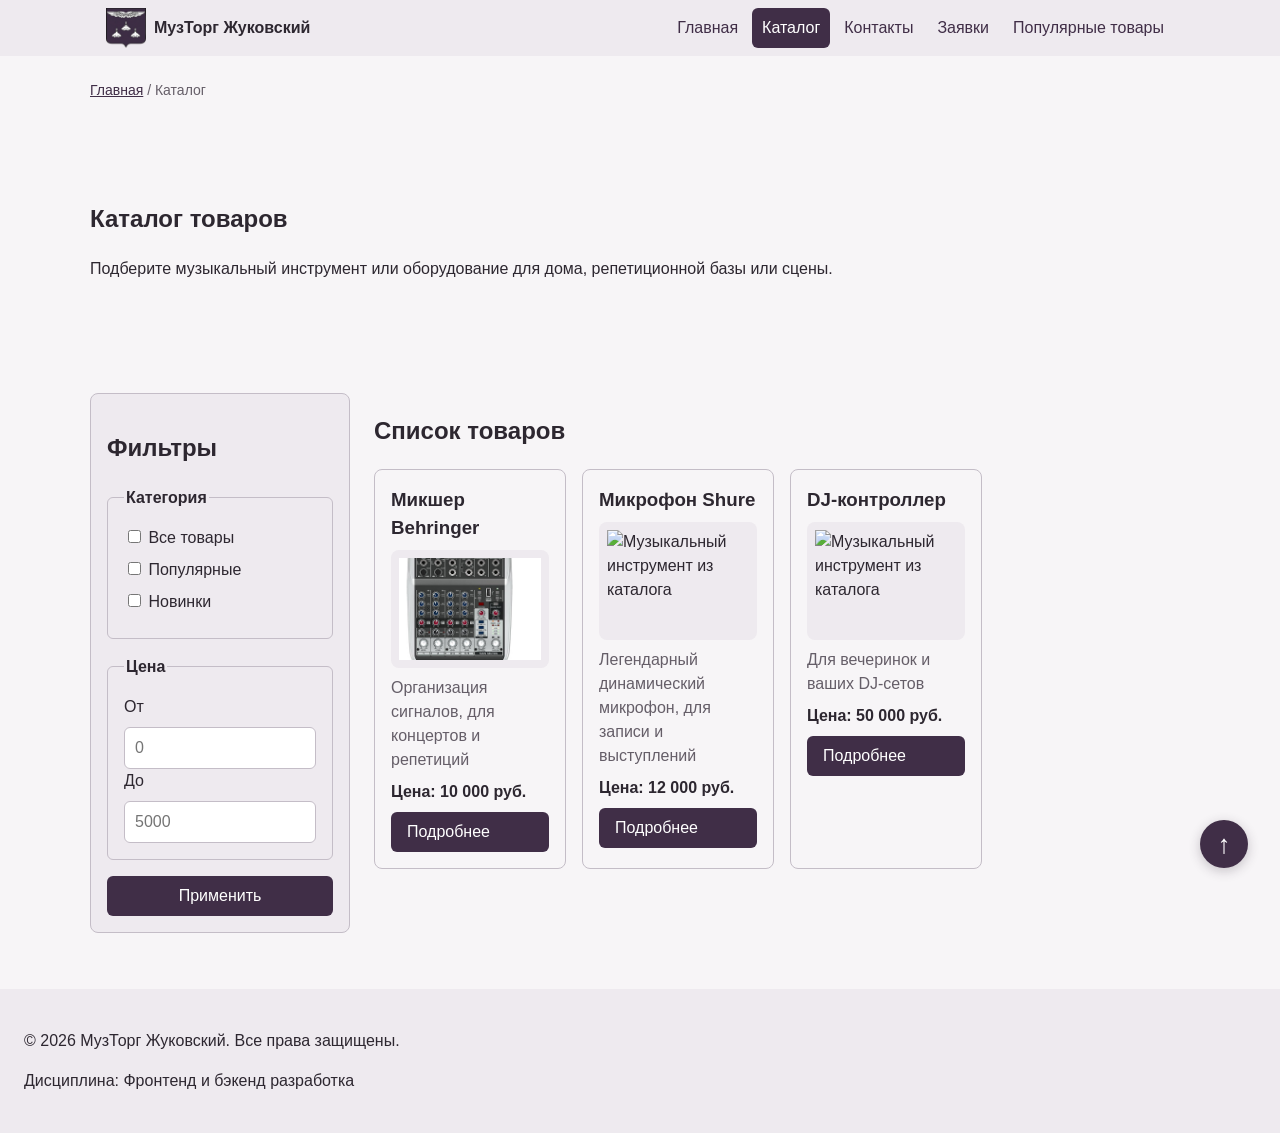
==== catalog.html @ 7b8ef842 "feat: add responsive layout styles" ====
<!DOCTYPE html>
<html lang="ru">
<head>
  <meta charset="UTF-8">
  <meta name="viewport" content="width=device-width, initial-scale=1.0">
  <meta name="description" content="Каталог музыкальных инструментов и оборудования МузТорг Жуковский.">
  <title>Каталог — МузТорг Жуковский</title>
  <link rel="stylesheet" href="css/style.css">
  <link rel="stylesheet" href="css/responsive.css">
  <meta property="og:type" content="website">
  <meta property="og:title" content="Каталог — МузТорг Жуковский">
  <meta property="og:description" content="Музыкальные инструменты и оборудование для занятий, репетиций и сцены.">
  <meta property="og:image" content="https://username.github.io/kr1-html-css-shop/images/preview.png">
</head>
<body>
  <header class="site-header" id="top">
      <div class="site-header__inner">
        <img class="header--img__logo" src="images/image.png">
        <a class="site-header__logo" href="index.html">МузТорг Жуковский</a>
        <nav class="site-nav" aria-label="Основная навигация">
          <ul class="site-nav__list">
            <li class="site-nav__item">
              <a class="site-nav__link" href="index.html">
                Главная
              </a>
            </li>
            <li class="site-nav__item">
              <a class="site-nav__link site-nav__link--active" href="catalog.html">Каталог</a>
            </li>
            <li class="site-nav__item">
              <a class="site-nav__link" href="contacts.html">Контакты</a>
            </li>
            <li class="site-nav__item">
              <a class="site-nav__link" href="orders.html">Заявки</a>
            </li>
            <li class="site-nav__item">
              <a class="site-nav__link" href="index.html#popular">
                Популярные товары
              </a>
            </li>
          </ul>
        </nav>
      </div>
    </header>

  <main>
    <nav class="breadcrumbs" aria-label="Хлебные крошки">
      <a class="breadcrumbs__link" href="index.html">Главная</a>
      <span class="breadcrumbs__current">Каталог</span>
    </nav>


    <section class="section">
      <h1>Каталог товаров</h1>
      <p>
        Подберите музыкальный инструмент или оборудование для дома, репетиционной базы или сцены.
      </p>
    </section>

    <section class="catalog-layout">
        <aside class="catalog-filters">
            <h2>Фильтры</h2>

            <form class="filters-form" action="#" method="get">
            <fieldset>
                <legend>Категория</legend>

                <label>
                <input type="checkbox" name="category" value="all">
                Все товары
                </label>

                <label>
                <input type="checkbox" name="category" value="popular">
                Популярные
                </label>

                <label>
                <input type="checkbox" name="category" value="new">
                Новинки
                </label>
            </fieldset>

            <fieldset>
                <legend>Цена</legend>

                <label for="price-from">От</label>
                <input id="price-from" name="price-from" type="number" min="0" placeholder="0">

                <label for="price-to">До</label>
                <input id="price-to" name="price-to" type="number" min="0" placeholder="5000">
            </fieldset>

            <button class="button" type="submit">Применить</button>
            </form>
        </aside>

        <section class="catalog-products">
            <h2>Список товаров</h2>

            <div class="products-grid">
             <article class="product-card">
                <h3 class="product-card__title">Микшер Behringer</h3>
                <img
                  class="product-card__image"
                  src="images/2rd7xauplracw0wc48kwkgg4s-2.jpg"
                  srcset="images/2rd7xauplracw0wc48kwkgg4s.jpg 300w,
                          images/2rd7xauplracw0wc48kwkgg4s-2.jpg 640w,
                          images/2rd7xauplracw0wc48kwkgg4s-3.jpg 960w"
                  sizes="(max-width: 639px) 100vw,
                         (max-width: 1023px) calc(50vw - 206px),
                         (max-width: 1147px) calc(33.333vw - 153px),
                         (max-width: 1279px) 229px,
                         160px"
                  alt="Микшер Behringer Xenyx QX602MP3"
                  width="640"
                  height="640"
                  loading="lazy"
                  decoding="async"
                >
                <p class="product-card__description">Организация сигналов, для концертов и репетиций</p>
                <p class="product-card__price">Цена: 10 000 руб.</p>
                <a class="button" href="index.html#popular">Подробнее</a>
            </article>

            <article class="product-card">
                <h3 class="product-card__title">Микрофон Shure</h3>
                <img class="product-card__image" src="https://encrypted-tbn0.gstatic.com/images?q=tbn:ANd9GcQiuOlkQvFRg10ZYWpsodNN0Nqq104lc87C_4ubjngDNvwfJYEVbi7QLcMj&s=10" alt="Музыкальный инструмент из каталога" loading="lazy" decoding="async">
                <p class="product-card__description">Легендарный динамический микрофон, для записи и выступлений</p>
                <p class="product-card__price">Цена: 12 000 руб.</p>
                <a class="button" href="index.html#popular">Подробнее</a>
            </article>

            <article class="product-card">
                <h3 class="product-card__title">DJ-контроллер</h3>
                <img class="product-card__image" src="https://bxuiiaeu1l.a.trbcdn.net/cjc/tnt/tdg/bw4/8ss/w08/ow8/sg8/cjctnttdgbw48ssw08ow8sg80.jpg" alt="Музыкальный инструмент из каталога" loading="lazy" decoding="async">
                <p class="product-card__description">Для вечеринок и ваших DJ-сетов</p>
                <p class="product-card__price">Цена: 50 000 руб.</p>
                <a class="button" href="index.html#popular">Подробнее</a>
            </article>
            </div>
        </section>
    </section>
  </main>

  <footer class="site-footer">
    <p>&copy; 2026 МузТорг Жуковский. Все права защищены.</p>
    <p>Дисциплина: Фронтенд и бэкенд разработка</p>
  </footer>
  <a class="scroll-top" href="#top" aria-label="Наверх" title="Наверх">↑</a>
</body>
</html>
---- css/style.css ----
/*
    Универсальное правило для всех элементов.
    border-box делает расчёт размеров более понятным:
    width включает content, padding и border
*/

/* ===============================
   1. Переменные проекта
   =============================== */
html {
  scroll-behavior: smooth;
}

:root {
  /* Основные цвета проекта */
  --color-bg: #f7f5f7;
  --color-text: #2d2730;
  --color-muted: #655e68;
  --color-primary: #402e47;
  --color-primary-dark: #2d2032;
  --color-accent: #736e1e;
  --color-accent-dark: #5a5617;
  --color-border: #c4bdc7;
  --color-surface: #eeeaef;
  --color-surface-accent: #e6e0e8;
  --color-danger: #9b293b;
  --color-success: #3d7048;
  --color-success-bg: #edf4ee;
  --color-white: #ffffff;

  /* Отступы */
  --space-xs: 4px;
  --space-sm: 8px;
  --space-md: 16px;
  --space-lg: 24px;
  --space-xl: 32px;

  /* Скругления */
  --radius-sm: 6px;
  --radius-md: 8px;
  --radius-lg: 12px;

  /* Размеры */
  --container-width: 1100px;
}


/* ===============================
   2. Базовые стили
   =============================== */

* {
  box-sizing: border-box;
}

body {
  margin: 0;
  font-family: Arial, sans-serif;
  line-height: 1.5;
  color: var(--color-text);
  background-color: var(--color-bg);
}


header,
main,
footer {
    padding: var(--space-lg);
}

header {
    background-color: var(--color-surface);
}

footer {
    background-color: var(--color-surface);
}

.site-header {
  padding: 0;
  background-color: var(--color-surface);
}

.site-header__inner {
  display: flex;
  flex-wrap: wrap;
  align-items: center;
  justify-content: space-between;
  gap: var(--space-sm);
  max-width: var(--container-width);
  margin: 0 auto;
  padding: var(--space-sm) var(--space-md);
}

.header--img__logo {
  width: 40px;
  height: 40px;
}

.site-header__logo {
  font-weight: 700;
  color: var(--color-text);
  text-decoration: none;
  margin-right: auto;
}

.site-nav__list {
  display: flex;
  flex-wrap: wrap;
  justify-content: flex-end;
  align-items: center;
  gap: var(--space-xs);
  padding: 0;
  margin: 0;
  list-style: none;
}

.site-nav__link {
  display: inline-block;
  padding: 8px 10px;
  color: var(--color-primary);
  text-decoration: none;
  border-radius: var(--radius-sm);
}

.site-nav__link:hover {
  color: var(--color-white);
  background-color: var(--color-primary);
}

.site-nav__link:focus-visible {
  outline: 2px solid var(--color-primary);
  outline-offset: 3px;
}

.site-nav__link--active {
  color: var(--color-white);
  background-color: var(--color-primary);
}



:target {
  outline: 2px dashed var(--color-primary);
  outline-offset: 4px;
}

.site-header:target {
  outline: none;
}

/* ===============================
   4. Компоненты страницы
   =============================== */

.hero {
  width: 100vw;
  max-width: none;
  margin: 0 calc(50% - 50vw) var(--space-xl);
  padding: 0;
}

.section {
  max-width: var(--container-width);
  margin: 0 auto var(--space-xl);
}

.section h2 {
  margin-top: 0;
}

.order-page__form {
  max-width: 560px;
}



.breadcrumbs {
  max-width: var(--container-width);
  margin: 0 auto var(--space-md);
  font-size: 14px;
  color: var(--color-muted);
}

.breadcrumbs__link {
  color: var(--color-primary);
}

.breadcrumbs__current::before {
  content: " / ";
  color: var(--color-muted);
}

/*
  Карточка товара — самостоятельный блок.
  На следующих занятиях карточки будут доработаны и выстроены в сетку.
*/

.product-card {
  display: flex;
  flex-direction: column;
  gap: var(--space-sm);
  padding: var(--space-md);
  border: 1px solid var(--color-border);
  border-radius: var(--radius-md);
  background-color: var(--color-bg);
}

.product-card:hover {
  border-color: var(--color-primary);
}

.product-card--featured {
  border-color: var(--color-accent);
}

.product-card--discount {
  border-color: var(--color-danger);
}

.product-card__title {
  margin: 0;
  color: var(--color-text);
}

.product-card__description {
  margin: 0;
  color: var(--color-muted);
}

.product-card__price {
  margin: 0;
  font-weight: 700;
}

.product-card--discount .product-card__price {
  color: var(--color-danger);
}

.product-card__button {
  margin-top: auto;
  align-self: flex-start;
}

.product-card__image {
  display: block;
  width: 100%;
  aspect-ratio: 4 / 3;
  object-fit: contain;
  padding: var(--space-sm);
  border-radius: var(--radius-sm);
  background-color: var(--color-surface);
}

.products-grid {
  display: grid;
  grid-template-columns: repeat(3, 1fr);
  gap: var(--space-lg);
}


.catalog-layout {
  max-width: var(--container-width);
  margin: 0 auto var(--space-xl);
  display: grid;
  grid-template-columns: 260px 1fr;
  grid-template-areas: "filters products";
  gap: var(--space-lg);
}

.catalog-filters {
  grid-area: filters;
  padding: var(--space-md);
  border: 1px solid var(--color-border);
  border-radius: var(--radius-md);
  background-color: var(--color-surface);
}

.catalog-products {
  grid-area: products;
}


.button {
  display: inline-block;
  padding: var(--space-sm) var(--space-md);
  color: var(--color-white);
  background-color: var(--color-primary);
  border: none;
  border-radius: var(--radius-sm);
  font: inherit;
  text-decoration: none;
  cursor: pointer;
}

.button:hover {
  background-color: var(--color-primary-dark);
}

.button--primary {
  color: var(--color-white);
  background-color: var(--color-accent);
}

.button--primary:hover {
  background-color: var(--color-accent-dark);
}

.button--secondary {
  color: var(--color-primary);
  background-color: transparent;
  border: 1px solid var(--color-primary);
}

.button--secondary:hover {
  color: var(--color-white);
  background-color: var(--color-primary);
}

.button:focus-visible {
  outline: 2px solid var(--color-accent);
  outline-offset: 3px;
}

.button:disabled,
.button--disabled {
  opacity: 0.6;
  cursor: not-allowed;
}


.filters-form {
  display: grid;
  gap: var(--space-md);
}

.filters-form fieldset {
  margin: 0;
  padding: var(--space-md);
  border: 1px solid var(--color-border);
  border-radius: var(--radius-sm);
}

.filters-form legend {
  font-weight: 700;
}

.filters-form label {
  display: block;
  margin-bottom: var(--space-sm);
}

.filters-form input[type="number"] {
  width: 100%;
  padding: 8px 10px;
  border: 1px solid var(--color-border);
  border-radius: var(--radius-sm);
  font: inherit;
}

/*
  Дополнительный информационный блок.
*/
.aside-info {
  max-width: var(--container-width);
  margin: 0 auto var(--space-xl);
  padding: var(--space-md);
  border-left: 4px solid var(--color-primary);
  background-color: var(--color-surface);
}


/*
  Модальное окно.
  Элемент dialog сам умеет открываться поверх страницы.
*/
/* ===============================
   5. Форма и модальное окно
   =============================== */

.order-dialog {
  width: min(calc(100% - 32px), 560px);
  max-height: calc(100vh - 32px);
  max-height: calc(100dvh - 32px);
  padding: var(--space-lg);
  border: none;
  border-radius: var(--radius-lg);
  overflow: auto;
}

.order-dialog::backdrop {
  background-color: rgba(0, 0, 0, 0.5);
}

.order-dialog__title {
  margin-top: 0;
}

.order-form__field {
  margin-bottom: var(--space-md);
}

.order-form__label {
  display: block;
  margin-bottom: var(--space-xs);
}

.order-form__label--checkbox {
  display: flex;
  align-items: center;
  gap: var(--space-sm);
  margin-right: auto;
}

.order-form__checkbox {
  margin: 0;
  accent-color: var(--color-accent);
}

.order-form__hint {
  display: block;
  margin-top: var(--space-xs);
  color: var(--color-muted);
}

.order-form__input,
.order-form__select,
.order-form__textarea {
  width: 100%;
  padding: 10px 12px;
  border: 1px solid var(--color-border);
  border-radius: var(--radius-sm);
  font: inherit;
}

.order-form__input:hover,
.order-form__select:hover,
.order-form__textarea:hover {
  border-color: var(--color-primary);
}

.order-form__input:focus-visible,
.order-form__select:focus-visible,
.order-form__textarea:focus-visible {
  outline: 2px solid var(--color-primary);
  outline-offset: 3px;
}

.order-form__actions {
  display: flex;
  flex-wrap: wrap;
  align-items: center;
  gap: var(--space-md);
  margin-top: var(--space-lg);
}


/*
  Подсветка ошибочных полей.
  Атрибут aria-invalid будет добавляться через JavaScript.
*/
[aria-invalid="true"] {
  border-color: var(--color-danger);
}

/*
  Кнопки формы.
*/
.form-actions {
  display: flex;
  gap: 12px;
  margin-top: 20px;
}

/*
  Сообщение об успешной отправке.
*/
.success-message {
  max-width: var(--container-width);
  margin: var(--space-lg) auto;
  padding: var(--space-md);
  border-left: 4px solid var(--color-success);
  background-color: var(--color-success-bg);
}


/* ===============================
   3. Общие элементы интерфейса
   =============================== */

a {
  color: var(--color-primary);
}

a:hover {
  color: var(--color-primary-dark);
}

a:focus-visible {
  outline: 2px solid var(--color-primary);
  outline-offset: 3px;
}

.scroll-top {
  position: fixed;
  right: var(--space-lg);
  bottom: var(--space-lg);
  z-index: 5;
  display: grid;
  width: 48px;
  height: 48px;
  place-items: center;
  border-radius: 50%;
  color: var(--color-white);
  background-color: var(--color-primary);
  box-shadow: 0 3px 12px rgb(45 32 50 / 24%);
  font-size: 26px;
  line-height: 1;
  text-decoration: none;
  transition: transform 160ms ease, background-color 160ms ease;
}

.scroll-top:hover {
  color: var(--color-white);
  background-color: var(--color-accent);
  transform: translateY(-3px);
}

.scroll-top:focus-visible {
  outline: 3px solid var(--color-accent);
  outline-offset: 3px;
}
---- css/responsive.css ----
*,
*::before,
*::after {
  box-sizing: border-box;
}

html {
  scroll-behavior: smooth;
}

img,
video {
  max-width: 100%;
  height: auto;
}

body {
  overflow-x: hidden;
}

.container,
.main,
.section {
  width: min(100% - 32px, 1200px);
  margin-inline: auto;
}

.section {
  padding-block: clamp(24px, 5vw, 64px);
}


.site-nav__list {
  display: flex;
  flex-direction: row;
  flex-wrap: wrap;
  justify-content: center;
  gap: var(--space-xs, 4px);
  padding: 0;
  margin: 0;
  list-style: none;
}

.site-nav__link {
  display: block;
  padding: 8px 10px;
}

.site-nav {
  flex-basis: 100%;
}

@media (min-width: 768px) {
  .site-header__inner {
    flex-wrap: nowrap;
  }

  .site-nav {
    flex-basis: auto;
  }

  .site-nav__list {
    justify-content: flex-end;
  }
}

.site-header {
  position: sticky;
  top: 0;
  z-index: 100;
}

.hero {
  display: block;
}

.hero picture {
  display: block;
}

.hero__image {
  display: block;
  width: 100%;
  max-width: none;
  height: auto;
}

.products-grid {
  display: grid;
  grid-template-columns: 1fr;
  gap: var(--space-md, 16px);
}

.product-card {
  min-width: 0;
}

.product-card__title,
.product-card__description {
  overflow-wrap: anywhere;
}

@media (min-width: 640px) {
  .products-grid {
    grid-template-columns: repeat(2, minmax(0, 1fr));
  }
}

@media (min-width: 1024px) {
  .products-grid {
    grid-template-columns: repeat(3, minmax(0, 1fr));
  }
}

@media (min-width: 1280px) {
  .products-grid {
    grid-template-columns: repeat(4, minmax(0, 1fr));
  }
}

.product-card__image {
  display: block;
  width: 100%;
  aspect-ratio: 4 / 3;
  object-fit: cover;
  border-radius: var(--radius-md, 8px);
}

.order-form {
  display: grid;
  grid-template-columns: minmax(0, 1fr);
  gap: var(--space-md, 16px);
}

.order-form__field {
  display: grid;
  gap: var(--space-xs, 8px);
  min-width: 0;
  margin-bottom: 0;
}

.order-form__input,
.order-form__textarea,
.order-form__select {
  width: 100%;
  min-height: 44px;
  padding: 10px 12px;
  font: inherit;
}

.order-form__textarea {
  min-height: 120px;
  resize: vertical;
}

@media (min-width: 768px) {
  .order-form {
    grid-template-columns: repeat(2, minmax(0, 1fr));
  }

  .order-form__field--wide,
  .order-form__actions {
    grid-column: 1 / -1;
  }
}

.scroll-top {
  right: 16px;
  bottom: 16px;
  z-index: 90;
}

@media (min-width: 768px) {
  .scroll-top {
    right: 32px;
    bottom: 32px;
  }
}
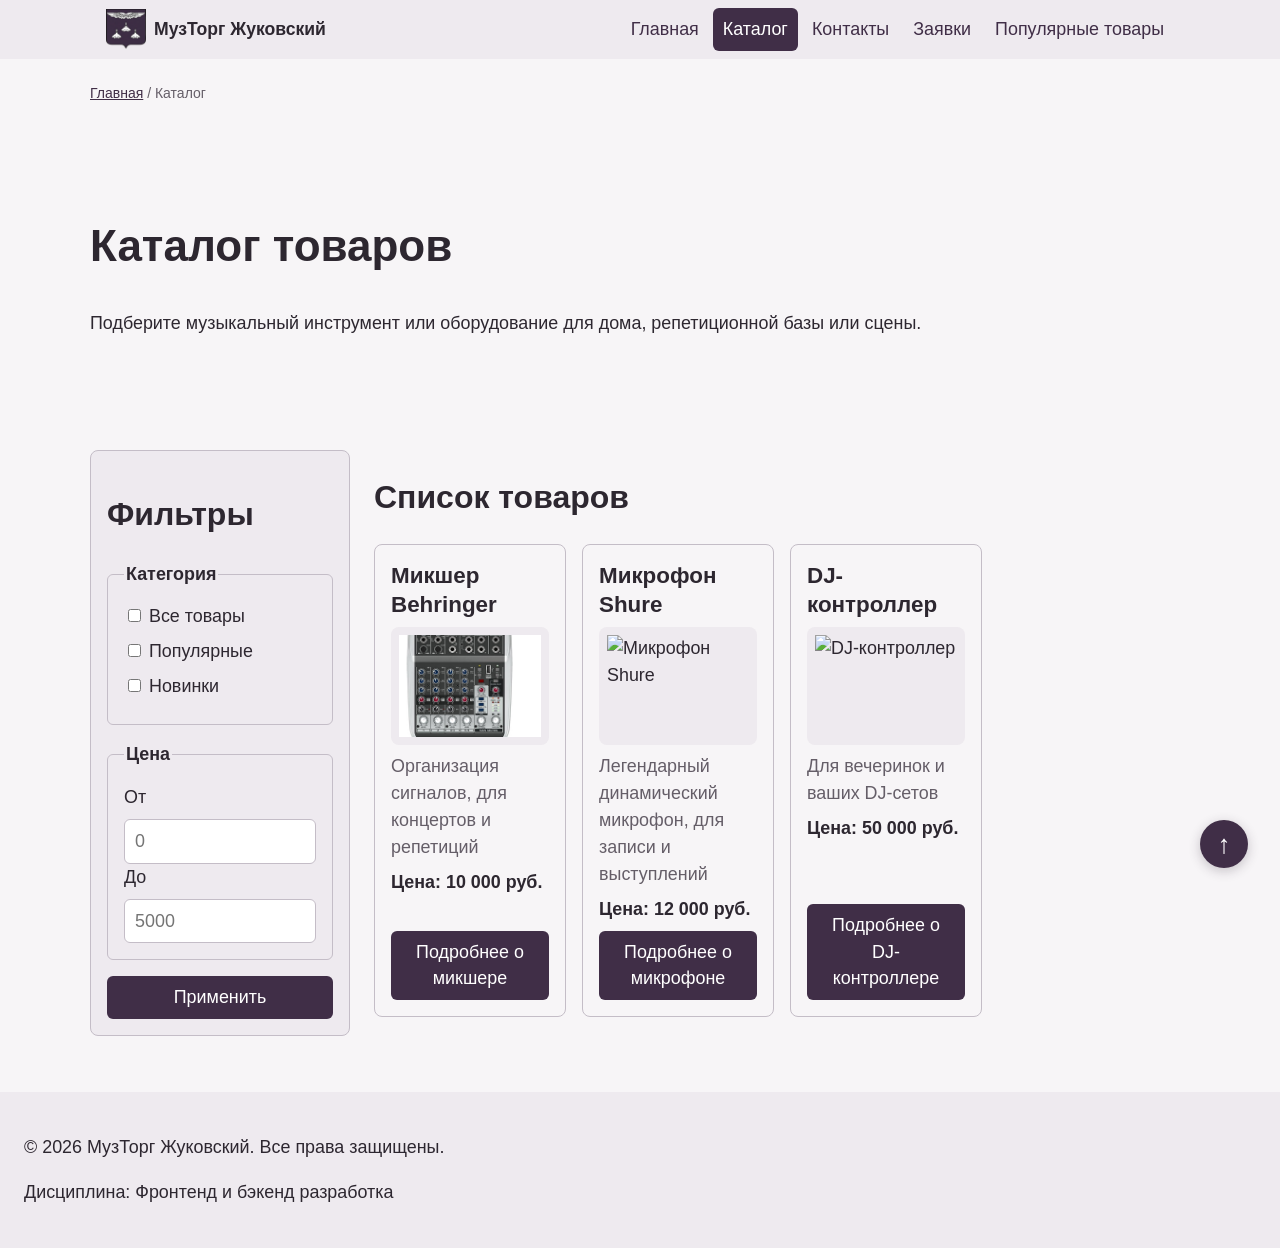
==== commit fc851f7d: "k3 позорное" ====
--- a/catalog.html
+++ b/catalog.html
@@ -12,20 +12,23 @@
   <meta property="og:description" content="Музыкальные инструменты и оборудование для занятий, репетиций и сцены.">
   <meta property="og:image" content="https://username.github.io/kr1-html-css-shop/images/preview.png">
 </head>
-<body>
-  <header class="site-header" id="top">
+<body id="top">
+  <a class="skip-link" href="#main">Перейти к основному содержимому</a>
+  <header class="site-header">
       <div class="site-header__inner">
-        <img class="header--img__logo" src="images/image.png">
+        <img class="header--img__logo" src="images/image.png" alt="">
         <a class="site-header__logo" href="index.html">МузТорг Жуковский</a>
         <nav class="site-nav" aria-label="Основная навигация">
-          <ul class="site-nav__list">
+          <details class="site-nav__menu">
+            <summary class="site-nav__toggle">Меню</summary>
+            <ul class="site-nav__list">
             <li class="site-nav__item">
               <a class="site-nav__link" href="index.html">
                 Главная
               </a>
             </li>
             <li class="site-nav__item">
-              <a class="site-nav__link site-nav__link--active" href="catalog.html">Каталог</a>
+              <a class="site-nav__link site-nav__link--active" href="catalog.html" aria-current="page">Каталог</a>
             </li>
             <li class="site-nav__item">
               <a class="site-nav__link" href="contacts.html">Контакты</a>
@@ -38,12 +41,20 @@
                 Популярные товары
               </a>
             </li>
+            </ul>
+          </details>
+          <ul class="site-nav__desktop-list">
+            <li class="site-nav__item"><a class="site-nav__link" href="index.html">Главная</a></li>
+            <li class="site-nav__item"><a class="site-nav__link site-nav__link--active" href="catalog.html" aria-current="page">Каталог</a></li>
+            <li class="site-nav__item"><a class="site-nav__link" href="contacts.html">Контакты</a></li>
+            <li class="site-nav__item"><a class="site-nav__link" href="orders.html">Заявки</a></li>
+            <li class="site-nav__item"><a class="site-nav__link" href="index.html#popular">Популярные товары</a></li>
           </ul>
         </nav>
       </div>
     </header>
 
-  <main>
+  <main id="main" class="main">
     <nav class="breadcrumbs" aria-label="Хлебные крошки">
       <a class="breadcrumbs__link" href="index.html">Главная</a>
       <span class="breadcrumbs__current">Каталог</span>
@@ -120,23 +131,29 @@
                 >
                 <p class="product-card__description">Организация сигналов, для концертов и репетиций</p>
                 <p class="product-card__price">Цена: 10 000 руб.</p>
-                <a class="button" href="index.html#popular">Подробнее</a>
+                <div class="product-card__actions">
+                  <a class="button product-card__details" href="product.html?product=behringer">Подробнее о микшере</a>
+                </div>
             </article>
 
             <article class="product-card">
                 <h3 class="product-card__title">Микрофон Shure</h3>
-                <img class="product-card__image" src="https://encrypted-tbn0.gstatic.com/images?q=tbn:ANd9GcQiuOlkQvFRg10ZYWpsodNN0Nqq104lc87C_4ubjngDNvwfJYEVbi7QLcMj&s=10" alt="Музыкальный инструмент из каталога" loading="lazy" decoding="async">
+                <img class="product-card__image" src="https://encrypted-tbn0.gstatic.com/images?q=tbn:ANd9GcQiuOlkQvFRg10ZYWpsodNN0Nqq104lc87C_4ubjngDNvwfJYEVbi7QLcMj&s=10" alt="Микрофон Shure" loading="lazy" decoding="async">
                 <p class="product-card__description">Легендарный динамический микрофон, для записи и выступлений</p>
                 <p class="product-card__price">Цена: 12 000 руб.</p>
-                <a class="button" href="index.html#popular">Подробнее</a>
+                <div class="product-card__actions">
+                  <a class="button product-card__details" href="product.html?product=shure">Подробнее о микрофоне</a>
+                </div>
             </article>
 
             <article class="product-card">
                 <h3 class="product-card__title">DJ-контроллер</h3>
-                <img class="product-card__image" src="https://bxuiiaeu1l.a.trbcdn.net/cjc/tnt/tdg/bw4/8ss/w08/ow8/sg8/cjctnttdgbw48ssw08ow8sg80.jpg" alt="Музыкальный инструмент из каталога" loading="lazy" decoding="async">
+                <img class="product-card__image" src="https://bxuiiaeu1l.a.trbcdn.net/cjc/tnt/tdg/bw4/8ss/w08/ow8/sg8/cjctnttdgbw48ssw08ow8sg80.jpg" alt="DJ-контроллер" loading="lazy" decoding="async">
                 <p class="product-card__description">Для вечеринок и ваших DJ-сетов</p>
                 <p class="product-card__price">Цена: 50 000 руб.</p>
-                <a class="button" href="index.html#popular">Подробнее</a>
+                <div class="product-card__actions">
+                  <a class="button product-card__details" href="product.html?product=dj-controller">Подробнее о DJ-контроллере</a>
+                </div>
             </article>
             </div>
         </section>
--- a/css/style.css
+++ b/css/style.css
@@ -56,9 +56,44 @@
 body {
   margin: 0;
   font-family: Arial, sans-serif;
+  font-size: clamp(1rem, 0.96rem + 0.2vw, 1.125rem);
   line-height: 1.5;
   color: var(--color-text);
   background-color: var(--color-bg);
+}
+
+:focus-visible {
+  outline: 3px solid var(--color-primary);
+  outline-offset: 3px;
+}
+
+.skip-link {
+  position: absolute;
+  top: -100px;
+  left: 16px;
+  z-index: 1000;
+  padding: 8px 12px;
+  color: var(--color-white);
+  background-color: var(--color-text);
+  border-radius: var(--radius-sm);
+  text-decoration: none;
+}
+
+.skip-link:focus,
+.skip-link:focus-visible {
+  top: 16px;
+}
+
+.visually-hidden {
+  position: absolute;
+  width: 1px;
+  height: 1px;
+  padding: 0;
+  margin: -1px;
+  overflow: hidden;
+  clip: rect(0, 0, 0, 0);
+  white-space: nowrap;
+  border: 0;
 }
 
 
@@ -83,7 +118,7 @@
 
 .site-header__inner {
   display: flex;
-  flex-wrap: wrap;
+  flex-wrap: nowrap;
   align-items: center;
   justify-content: space-between;
   gap: var(--space-sm);
@@ -98,6 +133,7 @@
 }
 
 .site-header__logo {
+  min-width: 0;
   font-weight: 700;
   color: var(--color-text);
   text-decoration: none;
@@ -105,37 +141,103 @@
 }
 
 .site-nav__list {
-  display: flex;
-  flex-wrap: wrap;
-  justify-content: flex-end;
-  align-items: center;
-  gap: var(--space-xs);
   padding: 0;
   margin: 0;
   list-style: none;
 }
 
 .site-nav__link {
-  display: inline-block;
+  display: block;
   padding: 8px 10px;
   color: var(--color-primary);
   text-decoration: none;
   border-radius: var(--radius-sm);
 }
 
+.site-nav__toggle {
+  display: inline-flex;
+  min-height: 44px;
+  align-items: center;
+  justify-content: center;
+  padding: 8px 12px;
+  color: var(--color-white);
+  background-color: var(--color-primary);
+  border-radius: var(--radius-sm);
+  font: inherit;
+  font-weight: 700;
+  cursor: pointer;
+  list-style: none;
+}
+
+.site-nav__toggle::-webkit-details-marker {
+  display: none;
+}
+
+.site-nav__toggle::after {
+  content: "";
+  width: 8px;
+  height: 8px;
+  margin-left: 10px;
+  border-right: 2px solid currentColor;
+  border-bottom: 2px solid currentColor;
+  transform: translateY(-2px) rotate(45deg);
+}
+
+.site-nav__menu[open] > .site-nav__toggle::after {
+  transform: translateY(2px) rotate(225deg);
+}
+
+.site-nav__menu {
+  position: relative;
+}
+
+.site-nav__menu[open] > .site-nav__list {
+  position: absolute;
+  top: calc(100% + var(--space-sm));
+  right: 0;
+  z-index: 1;
+  display: grid;
+  width: min(280px, calc(100vw - 32px));
+  gap: var(--space-xs);
+  padding: var(--space-sm);
+  border: 1px solid var(--color-border);
+  border-radius: var(--radius-md);
+  background-color: var(--color-surface);
+  box-shadow: 0 8px 24px rgb(45 32 50 / 18%);
+}
+
+.site-nav__item {
+  min-width: 0;
+}
+
 .site-nav__link:hover {
   color: var(--color-white);
   background-color: var(--color-primary);
 }
 
 .site-nav__link:focus-visible {
-  outline: 2px solid var(--color-primary);
+  outline: 3px solid var(--color-primary);
   outline-offset: 3px;
 }
 
 .site-nav__link--active {
   color: var(--color-white);
   background-color: var(--color-primary);
+}
+
+h1 {
+  font-size: clamp(1.75rem, 1.35rem + 1.8vw, 2.75rem);
+  line-height: 1.2;
+}
+
+h2 {
+  font-size: clamp(1.4rem, 1.15rem + 1.2vw, 2rem);
+  line-height: 1.25;
+}
+
+h3 {
+  font-size: clamp(1.15rem, 1.05rem + 0.5vw, 1.4rem);
+  line-height: 1.3;
 }
 
 
@@ -167,6 +269,59 @@
 
 .section h2 {
   margin-top: 0;
+}
+
+.product-detail {
+  display: grid;
+  gap: var(--space-lg);
+}
+
+.product-detail[hidden] {
+  display: none;
+}
+
+.product-detail__image {
+  display: block;
+  width: 100%;
+  max-height: 560px;
+  object-fit: contain;
+  background-color: var(--color-surface);
+}
+
+.product-detail__price {
+  font-size: 1.25rem;
+}
+
+.product-not-found {
+  max-width: var(--container-width);
+  margin: 0 auto var(--space-xl);
+}
+
+.table-wrapper {
+  width: 100%;
+  min-width: 0;
+  overflow-x: auto;
+  -webkit-overflow-scrolling: touch;
+}
+
+.product-table {
+  width: 100%;
+  min-width: 640px;
+  border-collapse: collapse;
+}
+
+.product-table caption {
+  padding: var(--space-sm);
+  font-weight: 700;
+  text-align: left;
+}
+
+.product-table th,
+.product-table td {
+  padding: var(--space-sm) var(--space-md);
+  border: 1px solid var(--color-border);
+  text-align: left;
+  vertical-align: top;
 }
 
 .order-page__form {
@@ -238,8 +393,23 @@
 }
 
 .product-card__button {
+  align-self: flex-start;
+}
+
+.product-card__actions {
+  display: flex;
+  flex-direction: column;
+  align-items: flex-start;
+  gap: var(--space-sm);
   margin-top: auto;
-  align-self: flex-start;
+}
+
+.product-card__details {
+  min-height: 44px;
+  display: flex;
+  align-items: center;
+  justify-content: center;
+  text-align: center;
 }
 
 .product-card__image {
@@ -255,6 +425,7 @@
 .products-grid {
   display: grid;
   grid-template-columns: repeat(3, 1fr);
+  grid-auto-rows: 1fr;
   gap: var(--space-lg);
 }
 
@@ -318,7 +489,7 @@
 }
 
 .button:focus-visible {
-  outline: 2px solid var(--color-accent);
+  outline: 3px solid var(--color-accent);
   outline-offset: 3px;
 }
 
@@ -442,7 +613,7 @@
 .order-form__input:focus-visible,
 .order-form__select:focus-visible,
 .order-form__textarea:focus-visible {
-  outline: 2px solid var(--color-primary);
+  outline: 3px solid var(--color-primary);
   outline-offset: 3px;
 }
 
@@ -497,7 +668,7 @@
 }
 
 a:focus-visible {
-  outline: 2px solid var(--color-primary);
+  outline: 3px solid var(--color-primary);
   outline-offset: 3px;
 }
 
@@ -530,3 +701,13 @@
   outline: 3px solid var(--color-accent);
   outline-offset: 3px;
 }
+
+@media (prefers-reduced-motion: reduce) {
+  html {
+    scroll-behavior: auto;
+  }
+
+  .scroll-top {
+    transition: none;
+  }
+}
--- a/css/responsive.css
+++ b/css/responsive.css
@@ -29,38 +29,52 @@
   padding-block: clamp(24px, 5vw, 64px);
 }
 
-
-.site-nav__list {
-  display: flex;
-  flex-direction: row;
-  flex-wrap: wrap;
-  justify-content: center;
-  gap: var(--space-xs, 4px);
-  padding: 0;
-  margin: 0;
-  list-style: none;
-}
-
-.site-nav__link {
-  display: block;
-  padding: 8px 10px;
+.catalog-layout {
+  grid-template-columns: minmax(0, 1fr);
+  grid-template-areas:
+    "filters"
+    "products";
 }
 
 .site-nav {
-  flex-basis: 100%;
+  flex: 0 0 auto;
+  margin-left: auto;
+}
+
+.site-nav__desktop-list {
+  display: none;
+}
+
+@media (max-width: 480px) {
+  .site-header__inner {
+    gap: 6px;
+    padding-inline: 10px;
+  }
+
+  .header--img__logo {
+    flex: 0 0 32px;
+    width: 32px;
+    height: 32px;
+  }
+
+  .site-header__logo {
+    font-size: clamp(0.75rem, 4vw, 1rem);
+    white-space: nowrap;
+  }
+
+  .site-nav__toggle {
+    padding-inline: 8px;
+  }
+
+  .site-nav__toggle::after {
+    margin-left: 6px;
+  }
 }
 
 @media (min-width: 768px) {
-  .site-header__inner {
-    flex-wrap: nowrap;
-  }
-
-  .site-nav {
-    flex-basis: auto;
-  }
-
-  .site-nav__list {
-    justify-content: flex-end;
+  .catalog-layout {
+    grid-template-columns: 260px minmax(0, 1fr);
+    grid-template-areas: "filters products";
   }
 }
 
@@ -68,6 +82,35 @@
   position: sticky;
   top: 0;
   z-index: 100;
+}
+
+@media (min-width: 900px) {
+  .site-header__inner {
+    flex-wrap: nowrap;
+  }
+
+  .site-nav__menu {
+    display: none;
+  }
+
+  .site-nav__desktop-list {
+    display: flex;
+    flex-wrap: wrap;
+    justify-content: flex-end;
+    align-items: center;
+    gap: var(--space-xs, 4px);
+    padding: 0;
+    margin: 0;
+    list-style: none;
+  }
+
+  .site-nav__link {
+    padding: 8px 10px;
+  }
+
+  .site-header__logo {
+    font-size: 1.1rem;
+  }
 }
 
 .hero {
@@ -158,8 +201,38 @@
     grid-template-columns: repeat(2, minmax(0, 1fr));
   }
 
+  .product-detail {
+    grid-template-columns: minmax(0, 1fr) minmax(0, 1fr);
+    align-items: start;
+  }
+
+  .product-detail__media,
+  .table-wrapper {
+    grid-column: 1 / -1;
+  }
+
   .order-form__field--wide,
   .order-form__actions {
+    grid-column: 1 / -1;
+  }
+}
+
+@media (min-width: 1024px) {
+  .product-detail {
+    grid-template-columns: minmax(0, 1fr) minmax(0, 1fr);
+  }
+
+  .product-detail__media {
+    grid-column: 1;
+    grid-row: 1;
+  }
+
+  .product-detail__content {
+    grid-column: 2;
+    grid-row: 1;
+  }
+
+  .table-wrapper {
     grid-column: 1 / -1;
   }
 }
